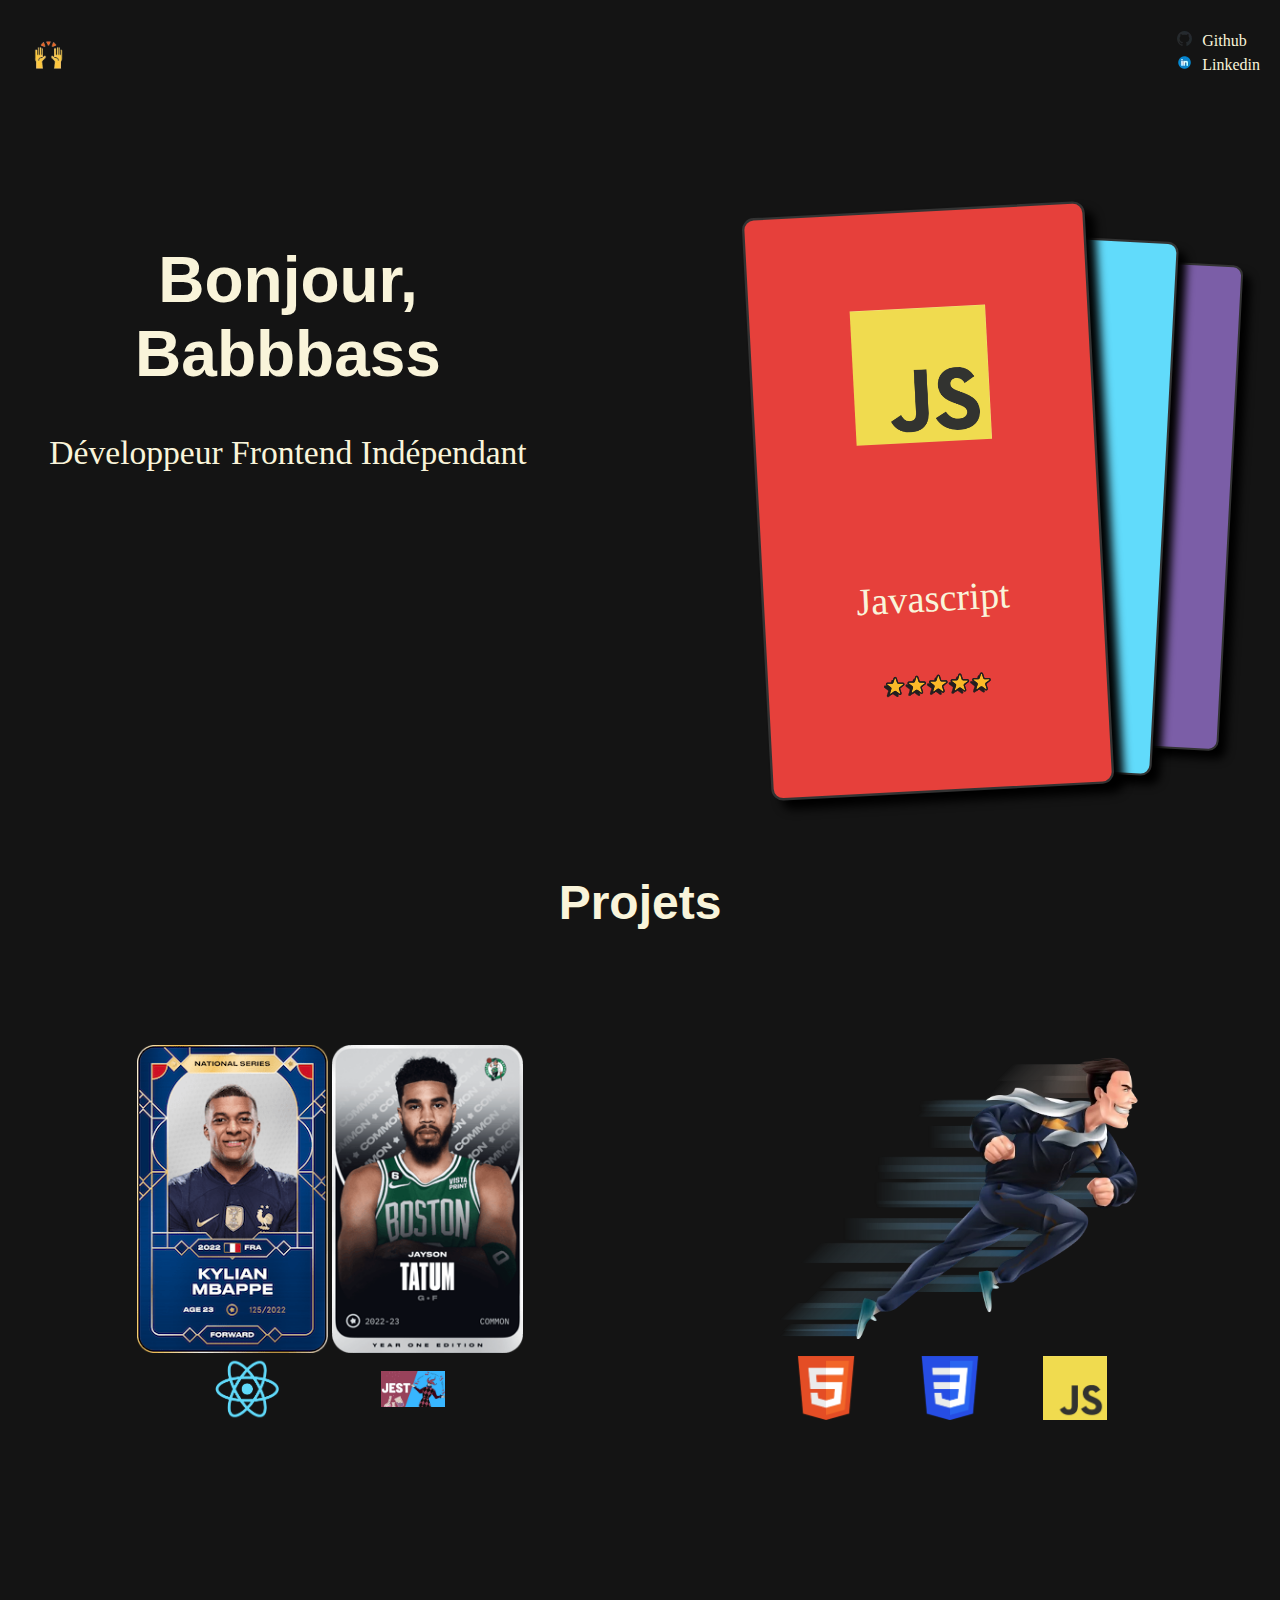
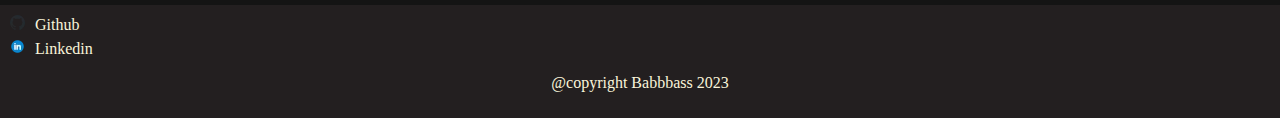
==== index.html @ 58e96bb4 "first commit for my portofolio" ====
<!DOCTYPE html>
<html lang="en">
  <head>
    <meta charset="UTF-8" />
    <meta http-equiv="X-UA-Compatible" content="IE=edge" />
    <meta name="viewport" content="width=device-width, initial-scale=1.0" />
    <link rel="icon" href="favicon.ico" />
    <link rel="stylesheet" href="./style.css" />
    <link rel="preconnect" href="https://fonts.googleapis.com" />
    <link rel="preconnect" href="https://fonts.gstatic.com" crossorigin />
    <link
      href="https://fonts.googleapis.com/css2?family=Prata&display=swap"
      rel="stylesheet"
    />
    <script src="./main.js" defer></script>
    <title>Babbbass - Développeur Indépendant</title>
  </head>
  <body>
    <section>
      <header>
        <img src="./assets/raise_handss.webp" alt="logo babbbass" />
        <div>
          <a class="gitLink" href="https://github.com/babbbass" target="_blank"
            >Github</a
          >
          <a
            class="LinkedinLink"
            href="https://www.linkedin.com/in/sebastien-savan-76597040/"
            target="_blank"
            >Linkedin</a
          >
        </div>
      </header>
      <div class="main_section">
        <div id="main_first_part">
          <h1>
            Bonjour,<br />
            Babbbass
          </h1>
          <p class="presentation">Développeur Frontend Indépendant</p>
        </div>
        <div id="competences">
          <div id="js" class="draggable javascript" draggable="true">
            <img src="./assets/javascript.webp" alt="react Js" />
            <p>Javascript</p>
            <div class="inline-flex">
              <img src="./assets/star.svg" alt="star" />
              <img src="./assets/star.svg" alt="star" />
              <img src="./assets/star.svg" alt="star" />
              <img src="./assets/star.svg" alt="star" />
              <img src="./assets/star.svg" alt="star" />
            </div>
          </div>
          <div id="html" class="draggable html_logo" draggable="false">
            <img src="./assets/html.webp" alt="react Js" />
            <p>Html / Css</p>
            <div class="inline-flex">
              <img src="./assets/star.svg" alt="star" />
              <img src="./assets/star.svg" alt="star" />
              <img src="./assets/star.svg" alt="star" />
              <img src="./assets/star.svg" alt="star" />
            </div>
          </div>
          <div draggable="false" class="draggable react">
            <img src="./assets/react.webp" alt="react Js" />
            <p>React JS</p>
            <div class="inline-flex">
              <img src="./assets/star.svg" alt="star" />
              <img src="./assets/star.svg" alt="star" />
              <img src="./assets/star.svg" alt="star" />
              <img src="./assets/star.svg" alt="star" />
            </div>
          </div>
        </div>
      </div>

      <div class="second_section">
        <h2>Projets</h2>
        <div class="work">
          <div class="project">
            <div class="image_site">
              <img
                class="project_image"
                src="./assets/mbappe.png"
                alt="mbappe image"
              />
              <img
                class="project_image"
                src="./assets/tatum.png"
                alt="tatum image"
              />
              <div class="techno">
                <img
                  src="./assets/react.webp"
                  width="15%"
                  alt="ReactJs image"
                />
                <img
                  src="./assets/jest.jpg"
                  width="20%"
                  alt="Jest Framework image"
                />
              </div>
            </div>
            <div class="go_to_website">
              <h3>Infos-athletes</h3>
              <p class="project_summary">
                Site informations sur les
                <span class="decoration">meilleurs</span> championnats de
                football <span class="decoration">européens</span> et sur la
                <span class="decoration">NBA</span>
              </p>
              <button class="go_to_site_button">
                <a href="https://infos-athletes.web.app/" target="_blank"
                  >Visiter</a
                >
              </button>
            </div>
          </div>

          <div class="project">
            <div class="image_site tsc">
              <img
                class="project_image"
                src="./assets/temps-sur-course.webp"
                alt="temps-sur-course image"
              />
              <div class="techno">
                <img
                  src="./assets/html.webp"
                  width="15%"
                  alt="html logo image"
                />
                <img src="./assets/css.webp" width="15%" alt="css logo image" />
                <img
                  src="./assets/javascript.webp"
                  width="15%"
                  alt="javascript logo image"
                />
              </div>
            </div>
            <div class="go_to_website">
              <h3>Temps sur course</h3>
              <p class="project_summary">
                Progressive Web App<br /><br />
                <span class="decoration">Renseignes ta vitesse</span> et
                découvres le temps que tu réaliseras du 400m au marathon
              </p>
              <button class="go_to_site_button">
                <a href="https://temps-sur-course.web.app/" target="_blank"
                  >Visiter</a
                >
              </button>
            </div>
          </div>
        </div>
      </div>
      <footer>
        <a class="gitLink" href="https://github.com/babbbass" target="_blank"
          >Github</a
        >
        <a
          class="LinkedinLink"
          href="https://www.linkedin.com/in/sebastien-savan-76597040/"
          target="_blank"
          >Linkedin</a
        >
        <p class="copyright">@copyright Babbbass 2023</p>
      </footer>
    </section>
  </body>
</html>
---- style.css ----
body {
    margin: 0;
    padding: 0;
    color: #f9f4da;
    /* background-image: radial-gradient(circle at center center, rgba(129, 164, 209,0.15) 0%, rgba(129, 164, 209,0.15) 42%,transparent 42%, transparent 100%),linear-gradient(90deg, rgb(255,255,255),rgb(255,255,255)); background-size: 7px 7px; */
    background-color: #141414;
}

h1, h2, h3 {
    font-family: 'Paytone One', sans-serif;
}

h1 {
    font-size: 4rem;
    font-weight: 900;
}

h2 {
    font-size: 3rem;
}

h3 {
    font-size: 2rem;
    font-weight: 900;
    margin: 0;
}
/* h2 {font-size: 2.4rem; display: block ;}
h3 {font-size: 1.5rem;} */
a {text-decoration: none; color: black;}
section{max-width: 1400px; margin: auto; 
    /* background-color: red; */
}

footer {
    /* width: 95%; */
    background-color: #231F20;
    margin: auto;
    padding: 10px 10px;
    
}

footer a, header a {
    color: #f9f4da;
    margin-bottom: 5px;
    margin-right: 10px;
    display: block;
}

header {
    /* width: 90vw; */
    min-height: 10vh;
    display: flex;
    justify-content: space-between;
    align-items: center;
    /* background-color: green; */
    padding: 10px 10px;
}

header img {
    width: 6vw;
}

.main_section {
    text-align: center;
    font-size: 2rem;
    width: 100%;
    max-height: 600px;
    /* background: blue; */
}

#main_first_part {
    width: 45%;
    height: 100%;
    /* background: green; */
}

.draggable.dragging {
    opacity: 1;
}

#competences {
    display: flex;
    position: relative;
    width: 55%;
    /* height: 80vh; */
    align-items: center;
    justify-content: space-evenly;
    /* background-color: purple; */
}

.draggable {
    cursor: grab;
    font-weight: 500;
    display: flex;
    flex-direction: column;
    justify-content: space-evenly;
    align-items: center; 
    position: absolute;
    border: #333 2px solid;
    width: 40%;
    height: 80%;
    border-radius: 10px;
    box-shadow: 8px 8px 8px #000;
    touch-action: pan-x;
}
/* PROJETS */
.second_section {
    text-align: center;
    /* background-color: aqua; */
}

.work {
    margin: 10vh auto;
    padding: 10px 20px;
    display: flex;
}

.project {
    width: 35%;
    margin: 10px auto;
    padding-top: 5px;
    /* background-color: purple; */
}

.project_image {
    width: 44%;
}

.techno {
    display: flex;
    align-items: center;
    justify-content: space-evenly;
}

.techno img {
    width: 5vw;
}

.go_to_website {
    text-align: center;
    display: flex;
    align-items: center;
    flex-direction: column;
    justify-content: space-evenly;
    color: #333;
    background-color: #f9f4da;
    /* transform: translateY(-100%); */
    opacity: 0;
}

.project_summary {
    font-weight: 600;
    color: #333;
}

.tsc .project_image {
    width: 100%;
}

/* MOBILE */
@media (max-width: 768px){
    header img {
        width: 15vw;
    }
    .go_to_website {
        color: #f9f4da; 
        /* transform: translateY(0); */
        background-color: #141414;
        opacity: 1;
        margin-top: 5px;
    }

    .project {
        width: 45%;
    }
    
    #main_first_part {
        width: 100%;
    }

    #competences {
        height: 50vh;
        justify-content: center;
        font-size: 1.2rem;
    }
} 

/* MOBILE MAX 425---------------- */
@media (max-width: 425px){
    h1 {
        font-size: 2.4rem;
        margin-bottom: 2px;
        letter-spacing: 1px;
    }

    h2 {font-size: 2.2rem;}

    h3 {font-size: 1.8rem}

    .main_section {
        flex-direction: column;
    }

    #main_first_part {
        text-align: center;
        font-size: 1.3rem;
    }

    header img {
        width: 20vw;
    }

    .draggable {
        width: 60%;
        height: 70%;
    }

    .work {
        flex-direction: column;
        margin: 10px 10px;
    }

    .project {
        width: 100%;
    }

    .techno img {
        width: 25vw;
    }

    .go_to_website {
        color: #f9f4da;
        /* transform: translateY(0); */
        background-color: #141414;
        opacity: 1;
        margin-top: 20px;
    }

    .tsc .project_image {
        width: 100%;
    }

    .project_summary {
        font-weight: 400;
        color: #f9f4da;
    }
}
/* END MOBILE------------------------------ */


.react {
    color: #000;
    background: #f9f4da;
    background: #7B5EA7;
}

.javascript {
    /* background-color: #323330; */
    background-color: #E6403B;
}

.html_logo{
    background: #61DBFB;
    /* background: #EA89A2; */
    /* background: #7B5EA7; */
}

.draggable img {
    width: 40%;
}
.draggable p {
    margin-bottom: -36px;
}

/* BUTTON */
.go_to_site_button {
    position: relative;
    margin: 10px auto;
    margin-bottom: 10px;
    font-weight: 500;
    background-color: blue;
    box-shadow: 0 6px #333;
    opacity: 1;
    cursor: pointer;
}

button {
    display: block;
    padding: 10px 60px;
    font-size: 1.2rem;
    border-radius: 45px;
    font-weight: bold;
    border: 1px solid #000;
}

.go_to_site_button a{ color: #f9f4da;}

.go_to_site_button:hover {
    box-shadow: 0 4px;
    top: 4px;
}

.go_to_site_button:active {
    box-shadow: 0 0;
    top: 6px;
}

.github, .linkedin {
    margin-top: 10px;
    display: flex;
    align-items: center;
    margin-left: 20px;
}

/* END BUTTON */

/* li a {
    text-decoration: underline;
} */
.gitLink:before {
    content:url("./assets/github-mark.webp");
    margin-right: 10px;
    }
.LinkedinLink:before {
    content:url("./assets/linkedin-circled.webp");
    margin-right: 10px;
    margin-top: 5px;
} 

.go_to_website:hover {
    opacity: 0.9;
    -webkit-transition: opacity 0.3s ease-in;
    -moz-transition: opacity 0.3s ease-in;
    -o-transition: opacity 0.3s ease-in;
    transition: opacity 0.3s ease-in;
}

.go_to_website h3{
    text-align: center;
}

.decoration {
    font-style: italic;
    text-decoration: underline;
}

.copyright {
    text-align: center;
}

.inline-flex {
    display: inline-flex;
}

@media (min-width: 768px){ 
    .main_section {
        display: flex;
        /* flex-direction: column; */
    }
}

@media (min-width: 1024px){
    .presentation {
        top: 50%;
        font-size: 2.1rem;
    }

    .project {
        height: 450px;
    }

    .image_site {
        /* height: 95%; */
        height: 400px;
        margin: 0 auto;
    }

    .main_section {
        margin-bottom: 25vh;
        margin-top: 10vh;
        height: 50vh;
    }

    #competences {
        height: 67vh;
    }

    .go_to_website {
        transform: translateY(-97%);
        position: absolute;
        height: 420px;
    }
    
}
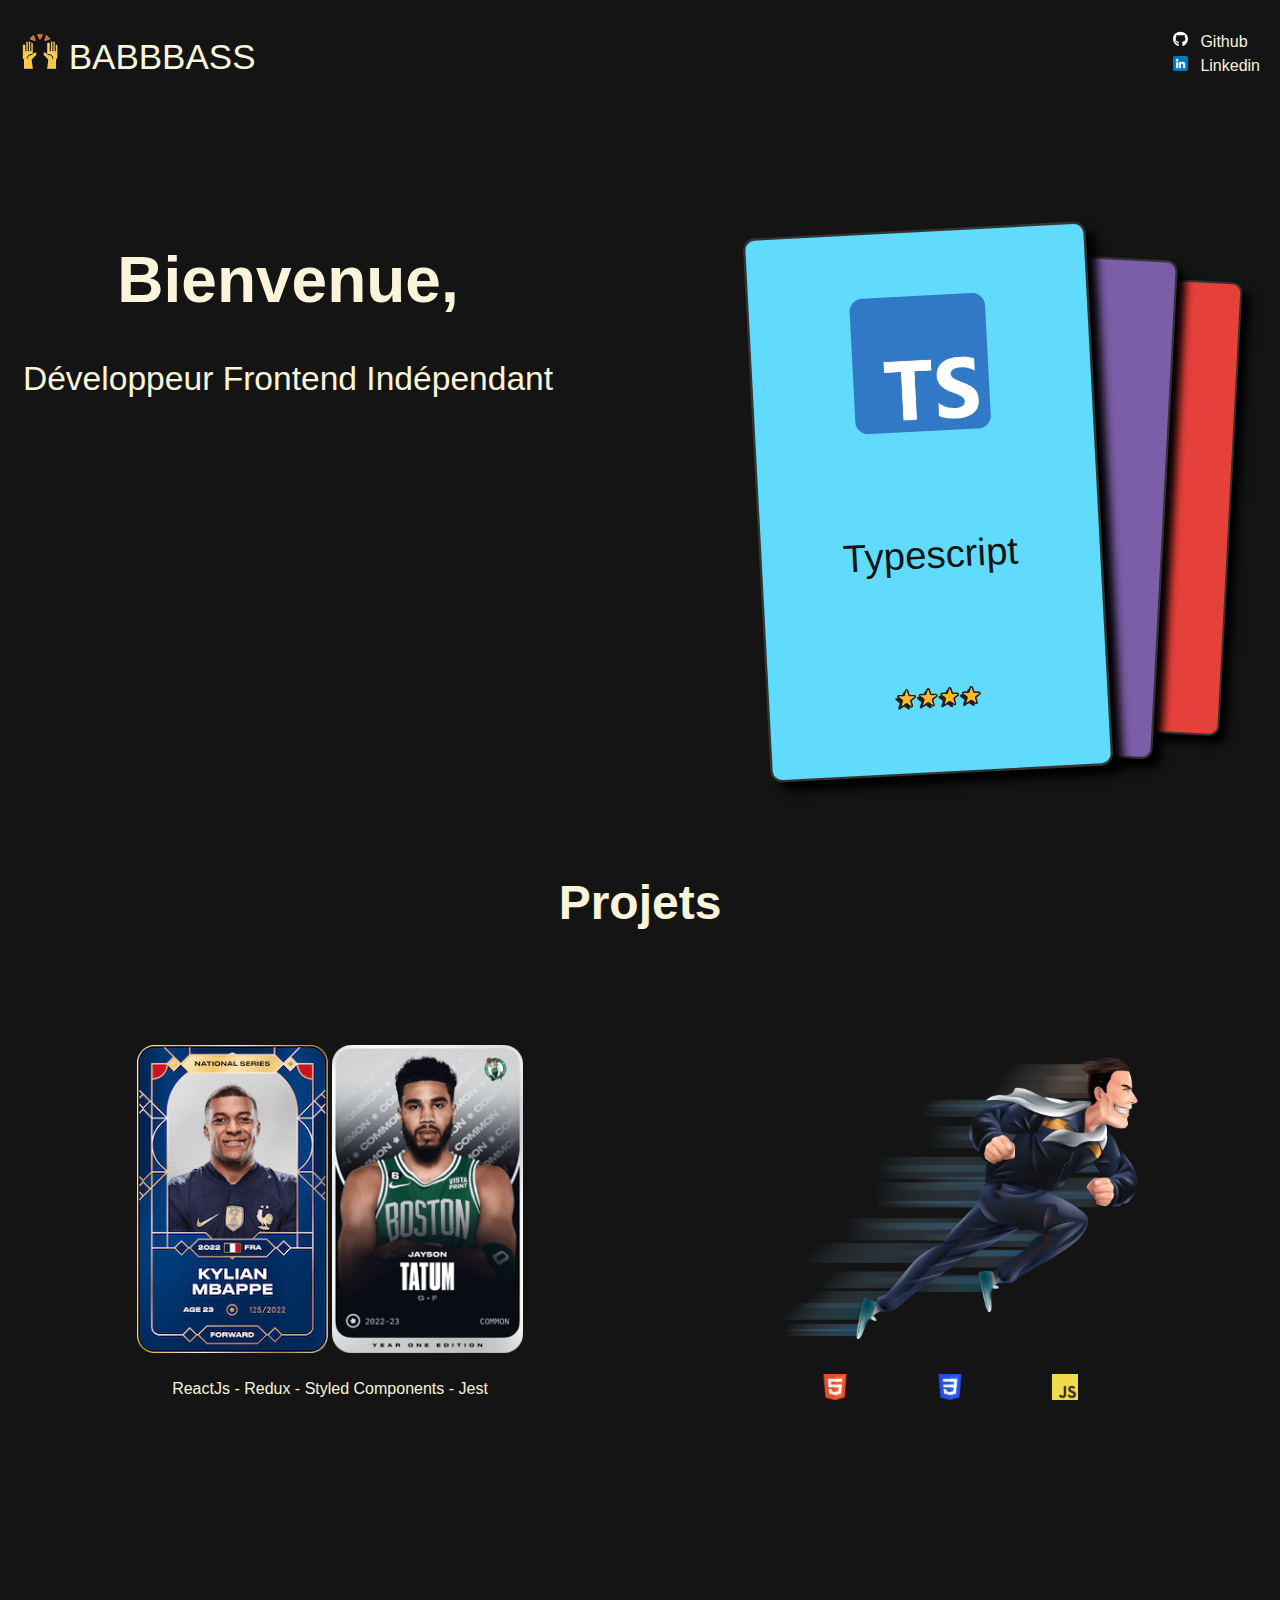
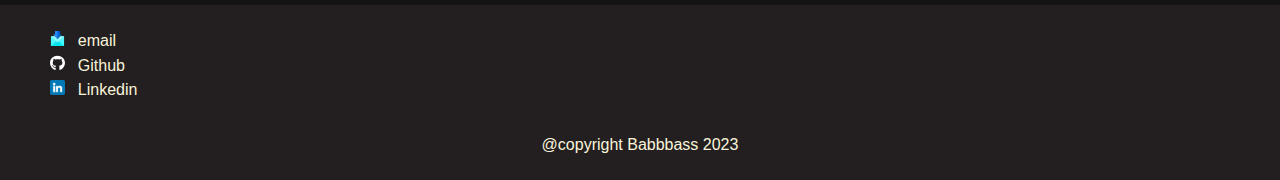
==== commit eba34b8f: "add pictures and change header and footer" ====
--- a/index.html
+++ b/index.html
@@ -18,42 +18,47 @@
   <body>
     <section>
       <header>
-        <img src="./assets/raise_handss.webp" alt="logo babbbass" />
-        <div>
-          <a class="gitLink" href="https://github.com/babbbass" target="_blank"
-            >Github</a
-          >
-          <a
-            class="LinkedinLink"
-            href="https://www.linkedin.com/in/sebastien-savan-76597040/"
-            target="_blank"
-            >Linkedin</a
-          >
+        <div class="logo">
+          <img src="./assets/raise_handsss.webp" alt="logo babbbass" />
+          BABBBASS
+        </div>
+        <div class="container_link">
+          <ul>
+            <li1
+              ><a
+                class="gitLink"
+                href="https://github.com/babbbass"
+                target="_blank"
+                >Github</a
+              ></li1
+            >
+            <li2
+              ><a
+                class="LinkedinLink"
+                href="https://www.linkedin.com/in/sebastien-savan-76597040/"
+                target="_blank"
+                >Linkedin</a
+              ></li2
+            >
+          </ul>
         </div>
       </header>
       <div class="main_section">
         <div id="main_first_part">
-          <h1>
-            Bonjour,<br />
-            Babbbass
-          </h1>
+          <h1>Bienvenue,</h1>
           <p class="presentation">Développeur Frontend Indépendant</p>
+          <!-- <a href="" class="presentation_button">
+            shut up and show your work
+          </a> -->
         </div>
         <div id="competences">
-          <div id="js" class="draggable javascript" draggable="true">
-            <img src="./assets/javascript.webp" alt="react Js" />
-            <p>Javascript</p>
-            <div class="inline-flex">
-              <img src="./assets/star.svg" alt="star" />
-              <img src="./assets/star.svg" alt="star" />
-              <img src="./assets/star.svg" alt="star" />
-              <img src="./assets/star.svg" alt="star" />
-              <img src="./assets/star.svg" alt="star" />
-            </div>
-          </div>
-          <div id="html" class="draggable html_logo" draggable="false">
-            <img src="./assets/html.webp" alt="react Js" />
-            <p>Html / Css</p>
+          <div
+            title="Swipe pour voir plus"
+            class="draggable typescript_logo"
+            draggable="true"
+          >
+            <img src="./assets/Typescript_logo_2020.webp" alt="Typescript" />
+            <p>Typescript</p>
             <div class="inline-flex">
               <img src="./assets/star.svg" alt="star" />
               <img src="./assets/star.svg" alt="star" />
@@ -65,6 +70,17 @@
             <img src="./assets/react.webp" alt="react Js" />
             <p>React JS</p>
             <div class="inline-flex">
+              <img src="./assets/star.svg" alt="star" />
+              <img src="./assets/star.svg" alt="star" />
+              <img src="./assets/star.svg" alt="star" />
+              <img src="./assets/star.svg" alt="star" />
+            </div>
+          </div>
+          <div id="js" class="draggable javascript" draggable="false">
+            <img src="./assets/javascript.webp" alt="react Js" />
+            <p>Javascript</p>
+            <div class="inline-flex">
+              <img src="./assets/star.svg" alt="star" />
               <img src="./assets/star.svg" alt="star" />
               <img src="./assets/star.svg" alt="star" />
               <img src="./assets/star.svg" alt="star" />
@@ -90,16 +106,17 @@
                 alt="tatum image"
               />
               <div class="techno">
-                <img
+                <!-- <img
                   src="./assets/react.webp"
                   width="15%"
                   alt="ReactJs image"
-                />
-                <img
+                /> -->
+                ReactJs - Redux - Styled Components - Jest
+                <!-- <img
                   src="./assets/jest.jpg"
                   width="20%"
                   alt="Jest Framework image"
-                />
+                /> -->
               </div>
             </div>
             <div class="go_to_website">
@@ -143,8 +160,8 @@
               <h3>Temps sur course</h3>
               <p class="project_summary">
                 Progressive Web App<br /><br />
-                <span class="decoration">Renseignes ta vitesse</span> et
-                découvres le temps que tu réaliseras du 400m au marathon
+                <span class="decoration">Renseigne ta vitesse</span> et découvre
+                le temps que tu réaliseras du 400m au marathon
               </p>
               <button class="go_to_site_button">
                 <a href="https://temps-sur-course.web.app/" target="_blank"
@@ -156,15 +173,31 @@
         </div>
       </div>
       <footer>
-        <a class="gitLink" href="https://github.com/babbbass" target="_blank"
-          >Github</a
-        >
-        <a
-          class="LinkedinLink"
-          href="https://www.linkedin.com/in/sebastien-savan-76597040/"
-          target="_blank"
-          >Linkedin</a
-        >
+        <div class="container_link">
+          <ul>
+            <li3
+              ><a href="mailto:sebastien.savan@gmail.com" class="mailto"
+                >email</a
+              ></li3
+            >
+            <li1
+              ><a
+                class="gitLink"
+                href="https://github.com/babbbass"
+                target="_blank"
+                >Github</a
+              ></li1
+            >
+            <li2
+              ><a
+                class="LinkedinLink"
+                href="https://www.linkedin.com/in/sebastien-savan-76597040/"
+                target="_blank"
+                >Linkedin</a
+              ></li2
+            >
+          </ul>
+        </div>
         <p class="copyright">@copyright Babbbass 2023</p>
       </footer>
     </section>
--- a/style.css
+++ b/style.css
@@ -2,17 +2,24 @@
     margin: 0;
     padding: 0;
     color: #f9f4da;
-    /* background-image: radial-gradient(circle at center center, rgba(129, 164, 209,0.15) 0%, rgba(129, 164, 209,0.15) 42%,transparent 42%, transparent 100%),linear-gradient(90deg, rgb(255,255,255),rgb(255,255,255)); background-size: 7px 7px; */
     background-color: #141414;
-}
-
-h1, h2, h3 {
-    font-family: 'Paytone One', sans-serif;
+    font-family: Outfit, Lato,sans-serif;
+    ;
+}
+
+h1, h2, h3, .logo {
+    font-family: 'Paytone One', Lato, sans-serif;
 }
 
 h1 {
     font-size: 4rem;
     font-weight: 900;
+    -webkit-transition: opacity .5s ease-in-out;
+    -moz-transition: opacity .5s ease-in-out;
+    -ms-transition: opacity .5s ease-in-out;
+    -o-transition: opacity .5s ease-in-out;
+    transition: opacity 1s ease-in-out;
+    opacity: 1;
 }
 
 h2 {
@@ -24,19 +31,21 @@
     font-weight: 900;
     margin: 0;
 }
-/* h2 {font-size: 2.4rem; display: block ;}
-h3 {font-size: 1.5rem;} */
-a {text-decoration: none; color: black;}
+
+a {text-decoration: none; color: #141414;}
+
+.logo {
+    font-size: 35px;
+}
+
 section{max-width: 1400px; margin: auto; 
     /* background-color: red; */
 }
 
 footer {
-    /* width: 95%; */
     background-color: #231F20;
     margin: auto;
     padding: 10px 10px;
-    
 }
 
 footer a, header a {
@@ -46,18 +55,21 @@
     display: block;
 }
 
+.container_link {
+    display: flex;
+    justify-content: space-between;
+}
+
 header {
-    /* width: 90vw; */
     min-height: 10vh;
     display: flex;
     justify-content: space-between;
     align-items: center;
-    /* background-color: green; */
     padding: 10px 10px;
 }
 
 header img {
-    width: 6vw;
+   margin-left: 10px;
 }
 
 .main_section {
@@ -73,7 +85,7 @@
     height: 100%;
     /* background: green; */
 }
-
+/* DRAGGABLE */
 .draggable.dragging {
     opacity: 1;
 }
@@ -99,9 +111,27 @@
     border: #333 2px solid;
     width: 40%;
     height: 80%;
+    max-height: 450px;
     border-radius: 10px;
     box-shadow: 8px 8px 8px #000;
     touch-action: pan-x;
+}
+.react {
+    color: #141414;
+    background: #7B5EA7;
+}
+
+.javascript {
+    background-color: #E6403B;
+}
+
+.typescript_logo{
+    background: #61DBFB;
+    color: #141414;
+}
+
+.draggable img {
+    width: 40%;
 }
 /* PROJETS */
 .second_section {
@@ -119,7 +149,6 @@
     width: 35%;
     margin: 10px auto;
     padding-top: 5px;
-    /* background-color: purple; */
 }
 
 .project_image {
@@ -127,13 +156,15 @@
 }
 
 .techno {
+    margin: 1vh auto;
     display: flex;
     align-items: center;
     justify-content: space-evenly;
+    min-height: 5vh;
 }
 
 .techno img {
-    width: 5vw;
+    width: 2vw;
 }
 
 .go_to_website {
@@ -144,7 +175,6 @@
     justify-content: space-evenly;
     color: #333;
     background-color: #f9f4da;
-    /* transform: translateY(-100%); */
     opacity: 0;
 }
 
@@ -160,11 +190,34 @@
 /* MOBILE */
 @media (max-width: 768px){
     header img {
-        width: 15vw;
-    }
+        width: 10vw;
+        margin-right: 1vw;
+        margin-left: 1vw;
+    }
+
+    .logo {
+        font-size: 35px;
+        display: flex;
+        align-items: end;
+    }
+    
+    .main_section {
+        flex-direction: column;
+    }
+    
+    #competences {
+        height: 50vh;
+        margin: 10px auto;
+        justify-content: center;
+        font-size: 1.2rem;
+    }
+
+    .draggable {
+        height: 70%;
+    }
+
     .go_to_website {
         color: #f9f4da; 
-        /* transform: translateY(0); */
         background-color: #141414;
         opacity: 1;
         margin-top: 5px;
@@ -178,11 +231,6 @@
         width: 100%;
     }
 
-    #competences {
-        height: 50vh;
-        justify-content: center;
-        font-size: 1.2rem;
-    }
 } 
 
 /* MOBILE MAX 425---------------- */
@@ -197,8 +245,8 @@
 
     h3 {font-size: 1.8rem}
 
-    .main_section {
-        flex-direction: column;
+    .logo {
+        font-size: 20px;
     }
 
     #main_first_part {
@@ -206,13 +254,12 @@
         font-size: 1.3rem;
     }
 
-    header img {
-        width: 20vw;
+    #competences {
+        margin: 10px;
     }
 
     .draggable {
         width: 60%;
-        height: 70%;
     }
 
     .work {
@@ -230,7 +277,6 @@
 
     .go_to_website {
         color: #f9f4da;
-        /* transform: translateY(0); */
         background-color: #141414;
         opacity: 1;
         margin-top: 20px;
@@ -248,29 +294,7 @@
 /* END MOBILE------------------------------ */
 
 
-.react {
-    color: #000;
-    background: #f9f4da;
-    background: #7B5EA7;
-}
-
-.javascript {
-    /* background-color: #323330; */
-    background-color: #E6403B;
-}
-
-.html_logo{
-    background: #61DBFB;
-    /* background: #EA89A2; */
-    /* background: #7B5EA7; */
-}
-
-.draggable img {
-    width: 40%;
-}
-.draggable p {
-    margin-bottom: -36px;
-}
+
 
 /* BUTTON */
 .go_to_site_button {
@@ -278,10 +302,18 @@
     margin: 10px auto;
     margin-bottom: 10px;
     font-weight: 500;
-    background-color: blue;
+    background-color: #F6B933;
     box-shadow: 0 6px #333;
     opacity: 1;
     cursor: pointer;
+}
+
+.presentation_button {
+    -webkit-appearance: button;
+    -moz-appearance: button;
+    appearance: button;
+    text-transform: uppercase;
+    background-color: #F6B933;
 }
 
 button {
@@ -293,7 +325,7 @@
     border: 1px solid #000;
 }
 
-.go_to_site_button a{ color: #f9f4da;}
+.go_to_site_button a{ font-weight: 600;}
 
 .go_to_site_button:hover {
     box-shadow: 0 4px;
@@ -305,26 +337,28 @@
     top: 6px;
 }
 
+/* END BUTTON */
 .github, .linkedin {
-    margin-top: 10px;
+    margin-top: 1vw;
     display: flex;
     align-items: center;
-    margin-left: 20px;
-}
-
-/* END BUTTON */
-
-/* li a {
-    text-decoration: underline;
-} */
+    margin-left: 1vw;
+}
+
+.mailto::before {
+    content: url("./assets/email.webp");
+    margin-right: 1vw;
+}
+
+
 .gitLink:before {
-    content:url("./assets/github-mark.webp");
-    margin-right: 10px;
-    }
+    content:url("./assets/github.svg");
+    margin-right: 1vw;
+}
 .LinkedinLink:before {
-    content:url("./assets/linkedin-circled.webp");
-    margin-right: 10px;
-    margin-top: 5px;
+    content:url("./assets/linkedin.png");
+    margin-right: 1vw;
+    
 } 
 
 .go_to_website:hover {
@@ -350,6 +384,7 @@
 
 .inline-flex {
     display: inline-flex;
+    margin-top: 5px;
 }
 
 @media (min-width: 768px){ 
@@ -370,7 +405,6 @@
     }
 
     .image_site {
-        /* height: 95%; */
         height: 400px;
         margin: 0 auto;
     }
@@ -389,6 +423,7 @@
         transform: translateY(-97%);
         position: absolute;
         height: 420px;
+        padding: 10px 10px;
     }
     
 }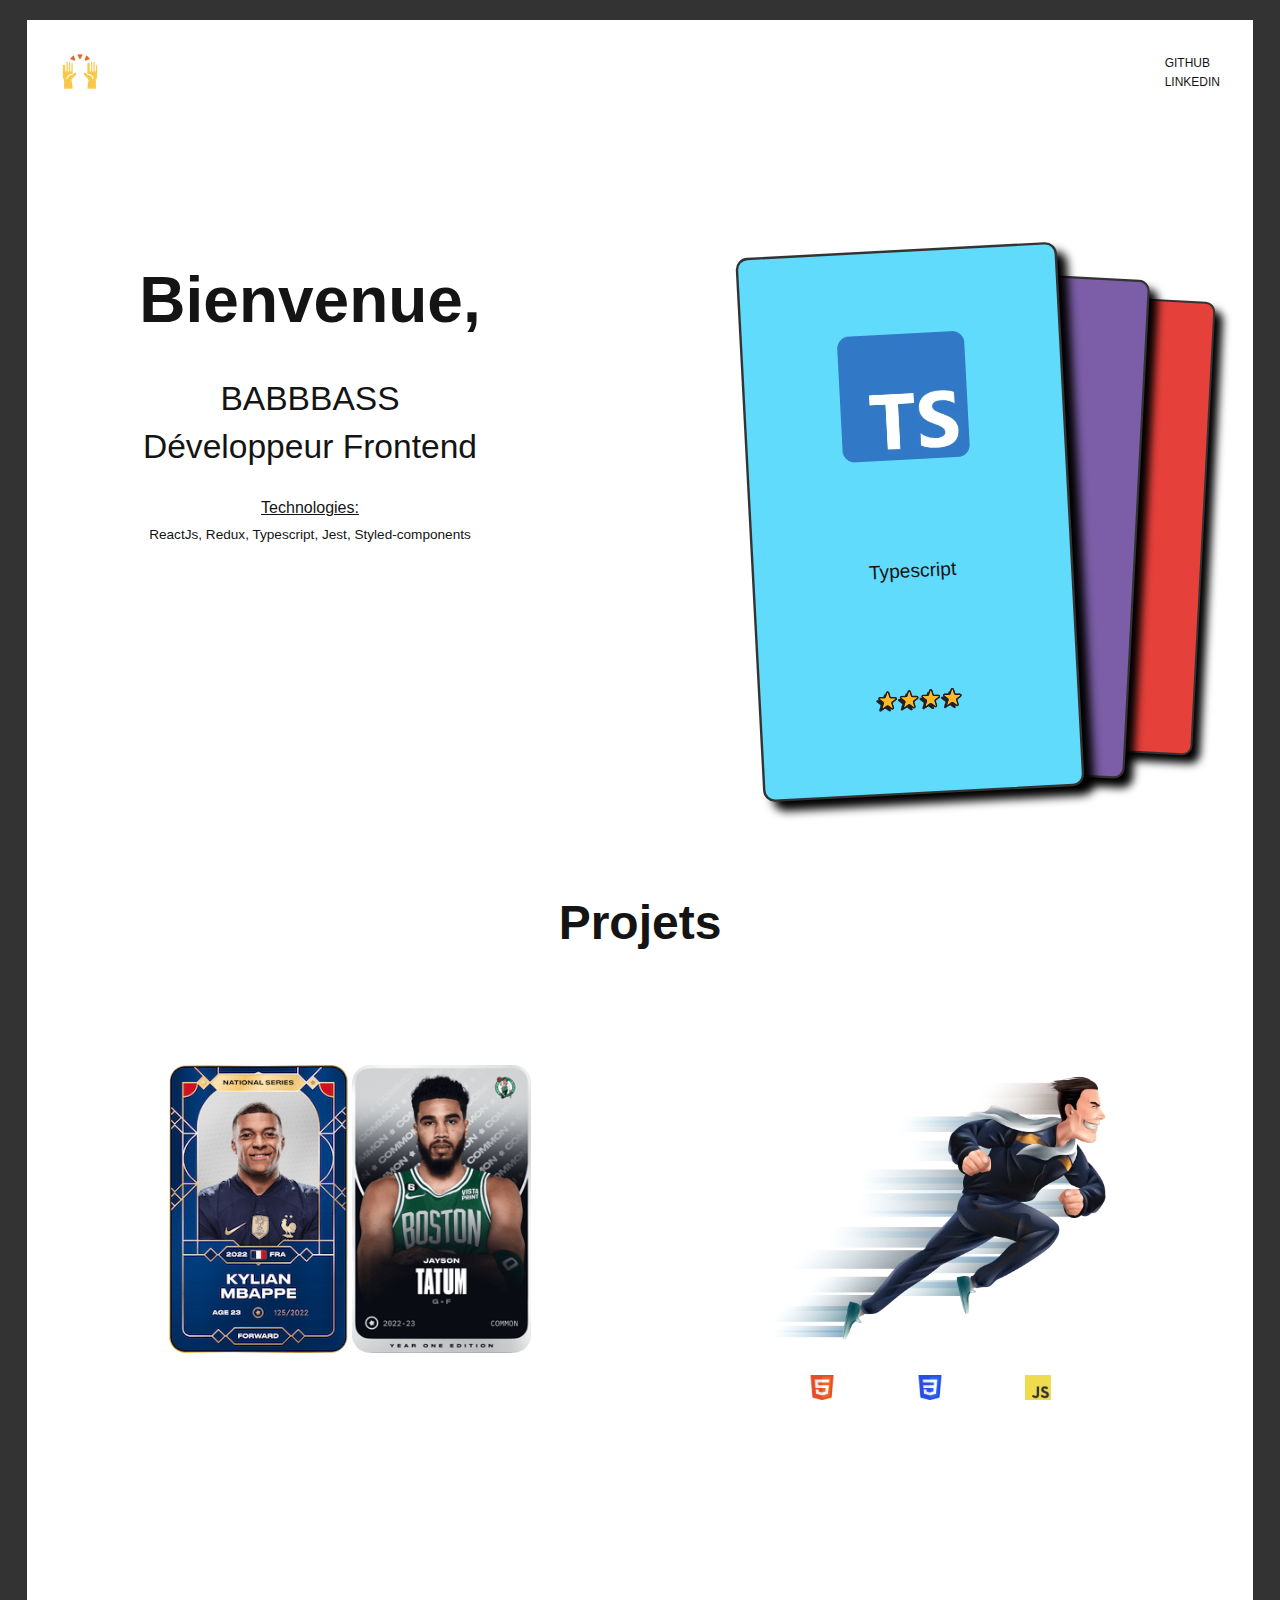
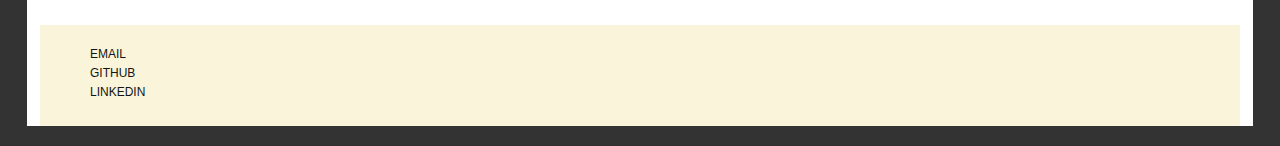
==== commit 132f87b1: "enhanced portofolio" ====
--- a/index.html
+++ b/index.html
@@ -20,7 +20,6 @@
       <header>
         <div class="logo">
           <img src="./assets/raise_handsss.webp" alt="logo babbbass" />
-          BABBBASS
         </div>
         <div class="container_link">
           <ul>
@@ -46,11 +45,18 @@
       <div class="main_section">
         <div id="main_first_part">
           <h1>Bienvenue,</h1>
-          <p class="presentation">Développeur Frontend Indépendant</p>
+          <p class="presentation">
+            <span class="presentation_title">BABBBASS</span>Développeur Frontend
+          </p>
           <!-- <a href="" class="presentation_button">
             shut up and show your work
           </a> -->
+          <div class="technologies">
+            <span class="technologies_title">Technologies:</span>
+            ReactJs, Redux, Typescript, Jest, Styled-components
+          </div>
         </div>
+
         <div id="competences">
           <div
             title="Swipe pour voir plus"
@@ -94,6 +100,7 @@
         <h2>Projets</h2>
         <div class="work">
           <div class="project">
+            <h3 class="project_title_mobile">Infos-athletes</h3>
             <div class="image_site">
               <img
                 class="project_image"
@@ -105,29 +112,16 @@
                 src="./assets/tatum.png"
                 alt="tatum image"
               />
-              <div class="techno">
-                <!-- <img
-                  src="./assets/react.webp"
-                  width="15%"
-                  alt="ReactJs image"
-                /> -->
-                ReactJs - Redux - Styled Components - Jest
-                <!-- <img
-                  src="./assets/jest.jpg"
-                  width="20%"
-                  alt="Jest Framework image"
-                /> -->
-              </div>
             </div>
             <div class="go_to_website">
-              <h3>Infos-athletes</h3>
+              <h3 class="project_title">Infos-athletes</h3>
               <p class="project_summary">
                 Site informations sur les
                 <span class="decoration">meilleurs</span> championnats de
                 football <span class="decoration">européens</span> et sur la
                 <span class="decoration">NBA</span>
               </p>
-              <button class="go_to_site_button">
+              <button class="go_to_website_button">
                 <a href="https://infos-athletes.web.app/" target="_blank"
                   >Visiter</a
                 >
@@ -136,6 +130,7 @@
           </div>
 
           <div class="project">
+            <h3 class="project_title_mobile">Temps sur course</h3>
             <div class="image_site tsc">
               <img
                 class="project_image"
@@ -157,13 +152,13 @@
               </div>
             </div>
             <div class="go_to_website">
-              <h3>Temps sur course</h3>
+              <h3 class="project_title">Temps sur course</h3>
               <p class="project_summary">
                 Progressive Web App<br /><br />
                 <span class="decoration">Renseigne ta vitesse</span> et découvre
                 le temps que tu réaliseras du 400m au marathon
               </p>
-              <button class="go_to_site_button">
+              <button class="go_to_website_button">
                 <a href="https://temps-sur-course.web.app/" target="_blank"
                   >Visiter</a
                 >
@@ -198,7 +193,6 @@
             >
           </ul>
         </div>
-        <p class="copyright">@copyright Babbbass 2023</p>
       </footer>
     </section>
   </body>
--- a/style.css
+++ b/style.css
@@ -1,10 +1,53 @@
 body {
     margin: 0;
-    padding: 0;
-    color: #f9f4da;
-    background-color: #141414;
+    padding: 20px;
+    color: #141414;
+    /* background-color: #141414; */
+    /* background-color: #f9f4da; */
+    background-color: #333;
     font-family: Outfit, Lato,sans-serif;
-    ;
+    font-size: 1rem;
+}
+
+section{max-width: 1200px; margin: auto; 
+    background-color: #fff;
+    padding: 0 1vw;
+}
+
+header {
+    min-height: 10vh;
+    display: flex;
+    justify-content: space-between;
+    align-items: center;
+    text-transform: uppercase;
+}
+
+header, footer {
+    padding: 10px 10px;
+    text-transform: uppercase;
+}
+
+.logo {
+    font-size: 2rem;
+}
+
+footer {
+    background-color: #f9f4da;
+    margin: auto;
+    
+}
+
+footer a, header a {
+    color: #141414;
+    margin-bottom: 5px;
+    margin-right: 10px;
+    display: block;
+}
+
+.container_link {
+    display: flex;
+    justify-content: space-between;
+    font-size: 0.75rem;
 }
 
 h1, h2, h3, .logo {
@@ -34,57 +77,36 @@
 
 a {text-decoration: none; color: #141414;}
 
-.logo {
-    font-size: 35px;
-}
-
-section{max-width: 1400px; margin: auto; 
-    /* background-color: red; */
-}
-
-footer {
-    background-color: #231F20;
-    margin: auto;
-    padding: 10px 10px;
-}
-
-footer a, header a {
-    color: #f9f4da;
-    margin-bottom: 5px;
-    margin-right: 10px;
-    display: block;
-}
-
-.container_link {
-    display: flex;
-    justify-content: space-between;
-}
-
-header {
-    min-height: 10vh;
-    display: flex;
-    justify-content: space-between;
-    align-items: center;
-    padding: 10px 10px;
-}
-
 header img {
    margin-left: 10px;
 }
 
 .main_section {
     text-align: center;
-    font-size: 2rem;
     width: 100%;
     max-height: 600px;
-    /* background: blue; */
 }
 
 #main_first_part {
     width: 45%;
     height: 100%;
-    /* background: green; */
-}
+}
+
+.presentation_title, .technologies_title {
+    display: block;
+    margin-bottom: 10px;
+}
+
+.technologies {
+    font-size: 0.85rem;
+}
+
+.technologies_title{
+    text-decoration: underline;
+    font-size: 1rem; 
+}
+
+
 /* DRAGGABLE */
 .draggable.dragging {
     opacity: 1;
@@ -136,7 +158,6 @@
 /* PROJETS */
 .second_section {
     text-align: center;
-    /* background-color: aqua; */
 }
 
 .work {
@@ -149,6 +170,16 @@
     width: 35%;
     margin: 10px auto;
     padding-top: 5px;
+}
+
+.project_title {
+    display: none;
+}
+
+.project_title_mobile {
+    margin-bottom: 20px;
+    font-weight: 400;
+    font-style: italic;
 }
 
 .project_image {
@@ -190,9 +221,8 @@
 /* MOBILE */
 @media (max-width: 768px){
     header img {
-        width: 10vw;
-        margin-right: 1vw;
-        margin-left: 1vw;
+        width: 8vw;
+        margin: 1Opx;
     }
 
     .logo {
@@ -206,21 +236,20 @@
     }
     
     #competences {
-        height: 50vh;
-        margin: 10px auto;
+        height: 40vh;
         justify-content: center;
         font-size: 1.2rem;
     }
 
     .draggable {
-        height: 70%;
+        height: 45%;
     }
 
     .go_to_website {
-        color: #f9f4da; 
-        background-color: #141414;
+        /* display: none; */
         opacity: 1;
         margin-top: 5px;
+        background-color: #fff;
     }
 
     .project {
@@ -229,6 +258,10 @@
     
     #main_first_part {
         width: 100%;
+    }
+
+    .techno img {
+        width: 15vw;
     }
 
 } 
@@ -243,7 +276,7 @@
 
     h2 {font-size: 2.2rem;}
 
-    h3 {font-size: 1.8rem}
+    h3 {font-size: 1.6rem}
 
     .logo {
         font-size: 20px;
@@ -259,7 +292,7 @@
     }
 
     .draggable {
-        width: 60%;
+        width: 49%;
     }
 
     .work {
@@ -271,33 +304,19 @@
         width: 100%;
     }
 
-    .techno img {
-        width: 25vw;
-    }
-
-    .go_to_website {
-        color: #f9f4da;
-        background-color: #141414;
-        opacity: 1;
-        margin-top: 20px;
-    }
-
     .tsc .project_image {
         width: 100%;
     }
 
     .project_summary {
         font-weight: 400;
-        color: #f9f4da;
+        /* color: #f9f4da; */
     }
 }
 /* END MOBILE------------------------------ */
 
-
-
-
 /* BUTTON */
-.go_to_site_button {
+.go_to_website_button {
     position: relative;
     margin: 10px auto;
     margin-bottom: 10px;
@@ -325,14 +344,14 @@
     border: 1px solid #000;
 }
 
-.go_to_site_button a{ font-weight: 600;}
-
-.go_to_site_button:hover {
+.go_to_website_button a{ font-weight: 600;}
+
+.go_to_website_button:hover {
     box-shadow: 0 4px;
     top: 4px;
 }
 
-.go_to_site_button:active {
+.go_to_website_button:active {
     box-shadow: 0 0;
     top: 6px;
 }
@@ -345,24 +364,8 @@
     margin-left: 1vw;
 }
 
-.mailto::before {
-    content: url("./assets/email.webp");
-    margin-right: 1vw;
-}
-
-
-.gitLink:before {
-    content:url("./assets/github.svg");
-    margin-right: 1vw;
-}
-.LinkedinLink:before {
-    content:url("./assets/linkedin.png");
-    margin-right: 1vw;
-    
-} 
-
 .go_to_website:hover {
-    opacity: 0.9;
+    opacity: 0.95;
     -webkit-transition: opacity 0.3s ease-in;
     -moz-transition: opacity 0.3s ease-in;
     -o-transition: opacity 0.3s ease-in;
@@ -378,10 +381,6 @@
     text-decoration: underline;
 }
 
-.copyright {
-    text-align: center;
-}
-
 .inline-flex {
     display: inline-flex;
     margin-top: 5px;
@@ -404,6 +403,14 @@
         height: 450px;
     }
 
+    .project_title_mobile {
+        display: none;
+    }
+
+    .project_title {
+        display: block;
+    }
+
     .image_site {
         height: 400px;
         margin: 0 auto;
@@ -421,9 +428,10 @@
 
     .go_to_website {
         transform: translateY(-97%);
-        position: absolute;
         height: 420px;
+        width: 100%;
         padding: 10px 10px;
     }
+
     
 }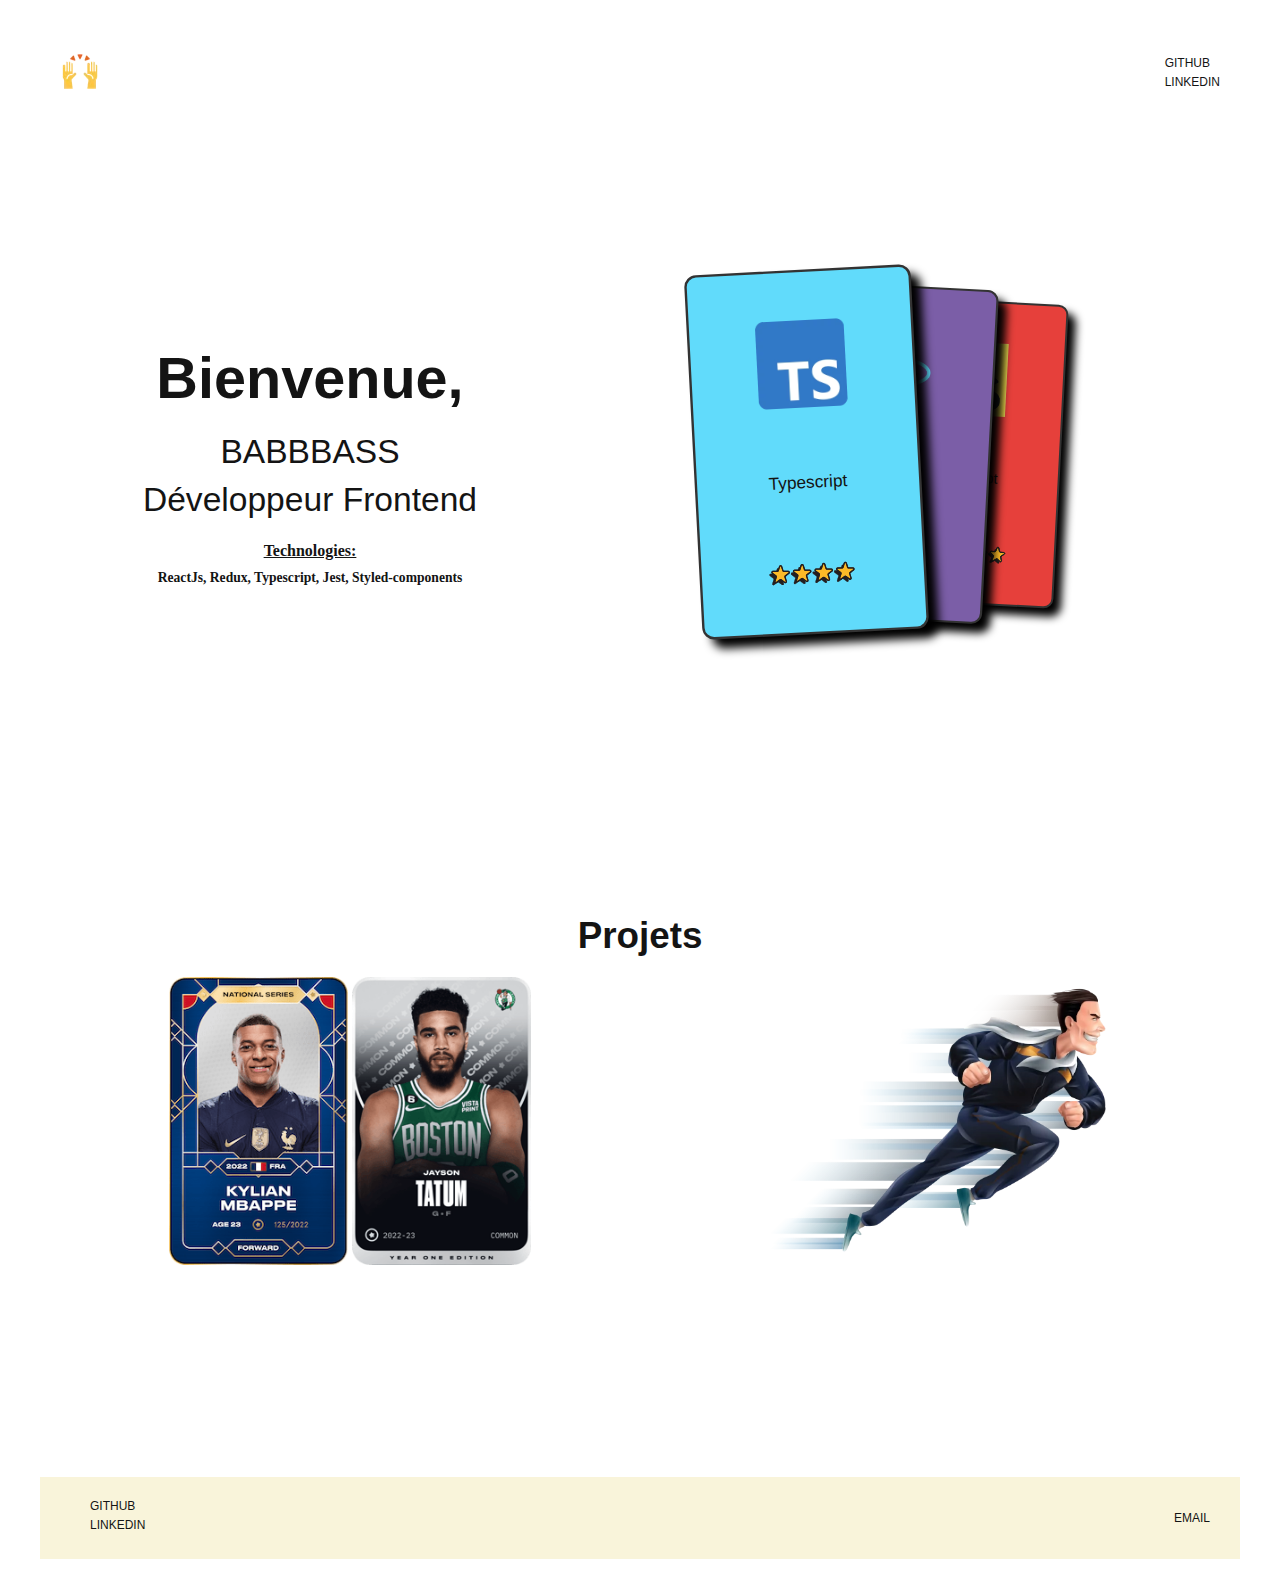
==== commit 7ebe7c17: "change design" ====
--- a/index.html
+++ b/index.html
@@ -42,15 +42,12 @@
           </ul>
         </div>
       </header>
-      <div class="main_section">
+      <div class="first_section">
         <div id="main_first_part">
-          <h1>Bienvenue,</h1>
-          <p class="presentation">
+          <div class="welcome">Bienvenue,</div>
+          <h1 class="presentation">
             <span class="presentation_title">BABBBASS</span>Développeur Frontend
-          </p>
-          <!-- <a href="" class="presentation_button">
-            shut up and show your work
-          </a> -->
+          </h1>
           <div class="technologies">
             <span class="technologies_title">Technologies:</span>
             ReactJs, Redux, Typescript, Jest, Styled-components
@@ -137,7 +134,7 @@
                 src="./assets/temps-sur-course.webp"
                 alt="temps-sur-course image"
               />
-              <div class="techno">
+              <!-- <div class="techno">
                 <img
                   src="./assets/html.webp"
                   width="15%"
@@ -149,7 +146,7 @@
                   width="15%"
                   alt="javascript logo image"
                 />
-              </div>
+              </div> -->
             </div>
             <div class="go_to_website">
               <h3 class="project_title">Temps sur course</h3>
@@ -170,11 +167,6 @@
       <footer>
         <div class="container_link">
           <ul>
-            <li3
-              ><a href="mailto:sebastien.savan@gmail.com" class="mailto"
-                >email</a
-              ></li3
-            >
             <li1
               ><a
                 class="gitLink"
@@ -192,6 +184,7 @@
               ></li2
             >
           </ul>
+          <a href="mailto:sebastien.savan@gmail.com" class="mailto">email</a>
         </div>
       </footer>
     </section>
--- a/style.css
+++ b/style.css
@@ -2,14 +2,14 @@
     margin: 0;
     padding: 20px;
     color: #141414;
-    /* background-color: #141414; */
-    /* background-color: #f9f4da; */
-    background-color: #333;
+    background-color: #fff;
     font-family: Outfit, Lato,sans-serif;
     font-size: 1rem;
 }
 
-section{max-width: 1200px; margin: auto; 
+section {
+    max-width: 1200px;
+    margin: auto; 
     background-color: #fff;
     padding: 0 1vw;
 }
@@ -33,8 +33,10 @@
 
 footer {
     background-color: #f9f4da;
-    margin: auto;
-    
+}
+
+.mailto {
+    margin: 20px;
 }
 
 footer a, header a {
@@ -47,6 +49,7 @@
 .container_link {
     display: flex;
     justify-content: space-between;
+    align-items: center;
     font-size: 0.75rem;
 }
 
@@ -55,8 +58,14 @@
 }
 
 h1 {
-    font-size: 4rem;
+    font-size: 1.2rem;
+    font-weight: 400;
+}
+
+.welcome {
+    font-size: 3.6rem;
     font-weight: 900;
+    margin-bottom: 0;
     -webkit-transition: opacity .5s ease-in-out;
     -moz-transition: opacity .5s ease-in-out;
     -ms-transition: opacity .5s ease-in-out;
@@ -66,7 +75,8 @@
 }
 
 h2 {
-    font-size: 3rem;
+    font-size: 2.3rem;
+    margin: 0 auto;
 }
 
 h3 {
@@ -81,15 +91,21 @@
    margin-left: 10px;
 }
 
-.main_section {
+.first_section {
     text-align: center;
+    display: flex;
+    justify-content: center;
     width: 100%;
-    max-height: 600px;
+    min-height: 300px;
+    padding-top: 20px;
+
 }
 
 #main_first_part {
     width: 45%;
-    height: 100%;
+    display: flex;
+    flex-direction: column;
+    justify-content: center;
 }
 
 .presentation_title, .technologies_title {
@@ -99,6 +115,8 @@
 
 .technologies {
     font-size: 0.85rem;
+    font-weight: bold;
+    font-family: ui-monospace;
 }
 
 .technologies_title{
@@ -106,6 +124,38 @@
     font-size: 1rem; 
 }
 
+/* PROJETS */
+.second_section {
+    text-align: center;
+    margin: 30px auto;
+}
+
+.work {
+    margin: 0 auto;
+    padding: 10px 20px;
+    display: flex;
+}
+
+.project {
+    width: 35%;
+    margin: 10px auto;
+}
+
+.project_title {
+    display: none;
+}
+
+.project_title_mobile {
+    margin-bottom: 20px;
+    font-size: 1.4rem;
+    font-weight: 400;
+    font-style: italic;
+}
+
+.project_image {
+    width: 44%;
+}
+
 
 /* DRAGGABLE */
 .draggable.dragging {
@@ -115,29 +165,37 @@
 #competences {
     display: flex;
     position: relative;
+    /* height: 30vh; */
     width: 55%;
-    /* height: 80vh; */
-    align-items: center;
-    justify-content: space-evenly;
-    /* background-color: purple; */
 }
 
 .draggable {
     cursor: grab;
     font-weight: 500;
+    left: 20%;
+    top: 10%;
     display: flex;
     flex-direction: column;
     justify-content: space-evenly;
     align-items: center; 
     position: absolute;
     border: #333 2px solid;
-    width: 40%;
-    height: 80%;
-    max-height: 450px;
+    width: 28%;
+    height: 75%;
+    max-height: 300px;
     border-radius: 10px;
     box-shadow: 8px 8px 8px #000;
     touch-action: pan-x;
 }
+
+.draggable p {
+    font-size: 0.9rem;
+}
+
+.draggable img {
+    width: 40%;
+}
+
 .react {
     color: #141414;
     background: #7B5EA7;
@@ -152,40 +210,6 @@
     color: #141414;
 }
 
-.draggable img {
-    width: 40%;
-}
-/* PROJETS */
-.second_section {
-    text-align: center;
-}
-
-.work {
-    margin: 10vh auto;
-    padding: 10px 20px;
-    display: flex;
-}
-
-.project {
-    width: 35%;
-    margin: 10px auto;
-    padding-top: 5px;
-}
-
-.project_title {
-    display: none;
-}
-
-.project_title_mobile {
-    margin-bottom: 20px;
-    font-weight: 400;
-    font-style: italic;
-}
-
-.project_image {
-    width: 44%;
-}
-
 .techno {
     margin: 1vh auto;
     display: flex;
@@ -200,13 +224,13 @@
 
 .go_to_website {
     text-align: center;
+    height: 45%;
     display: flex;
     align-items: center;
     flex-direction: column;
-    justify-content: space-evenly;
+    justify-content: space-between;
     color: #333;
-    background-color: #f9f4da;
-    opacity: 0;
+    margin-top: 10px;
 }
 
 .project_summary {
@@ -219,7 +243,13 @@
 }
 
 /* MOBILE */
-@media (max-width: 768px){
+@media (min-width: 469px) and (max-width: 769px){
+    .first_section {
+        align-items: center;
+    }
+}
+
+@media (max-width: 769px){
     header img {
         width: 8vw;
         margin: 1Opx;
@@ -231,22 +261,16 @@
         align-items: end;
     }
     
-    .main_section {
+    .first_section {
         flex-direction: column;
     }
     
     #competences {
-        height: 40vh;
-        justify-content: center;
+        height: 30vh;
         font-size: 1.2rem;
     }
 
-    .draggable {
-        height: 45%;
-    }
-
-    .go_to_website {
-        /* display: none; */
+   .go_to_website {
         opacity: 1;
         margin-top: 5px;
         background-color: #fff;
@@ -258,20 +282,18 @@
     
     #main_first_part {
         width: 100%;
+        margin-bottom: 30px;
     }
 
     .techno img {
         width: 15vw;
     }
-
 } 
 
 /* MOBILE MAX 425---------------- */
 @media (max-width: 425px){
     h1 {
-        font-size: 2.4rem;
-        margin-bottom: 2px;
-        letter-spacing: 1px;
+        font-size: 1.5rem;
     }
 
     h2 {font-size: 2.2rem;}
@@ -285,6 +307,7 @@
     #main_first_part {
         text-align: center;
         font-size: 1.3rem;
+        
     }
 
     #competences {
@@ -292,7 +315,12 @@
     }
 
     .draggable {
-        width: 49%;
+        width: 45%;
+        font-size: 12px;
+    }
+
+    .inline-flex img{
+        width: 10px;
     }
 
     .work {
@@ -313,11 +341,19 @@
         /* color: #f9f4da; */
     }
 }
+
+@media (max-height: 375px) {
+    #competences {
+        height: 65vh;
+    }
+    
+}
 /* END MOBILE------------------------------ */
 
 /* BUTTON */
 .go_to_website_button {
     position: relative;
+    bottom: 0%;
     margin: 10px auto;
     margin-bottom: 10px;
     font-weight: 500;
@@ -327,14 +363,6 @@
     cursor: pointer;
 }
 
-.presentation_button {
-    -webkit-appearance: button;
-    -moz-appearance: button;
-    appearance: button;
-    text-transform: uppercase;
-    background-color: #F6B933;
-}
-
 button {
     display: block;
     padding: 10px 60px;
@@ -386,13 +414,15 @@
     margin-top: 5px;
 }
 
-@media (min-width: 768px){ 
-    .main_section {
+/* @media (min-width: 769px){ 
+    .first_section {
         display: flex;
-        /* flex-direction: column; */
-    }
-}
-
+    }
+} */
+.image_site {
+    height: 45;
+    margin: 0 auto;
+}
 @media (min-width: 1024px){
     .presentation {
         top: 50%;
@@ -416,7 +446,7 @@
         margin: 0 auto;
     }
 
-    .main_section {
+    .first_section {
         margin-bottom: 25vh;
         margin-top: 10vh;
         height: 50vh;
@@ -431,7 +461,7 @@
         height: 420px;
         width: 100%;
         padding: 10px 10px;
-    }
-
-    
+        opacity: 0;
+        background-color: #f9f4da;
+    }
 }